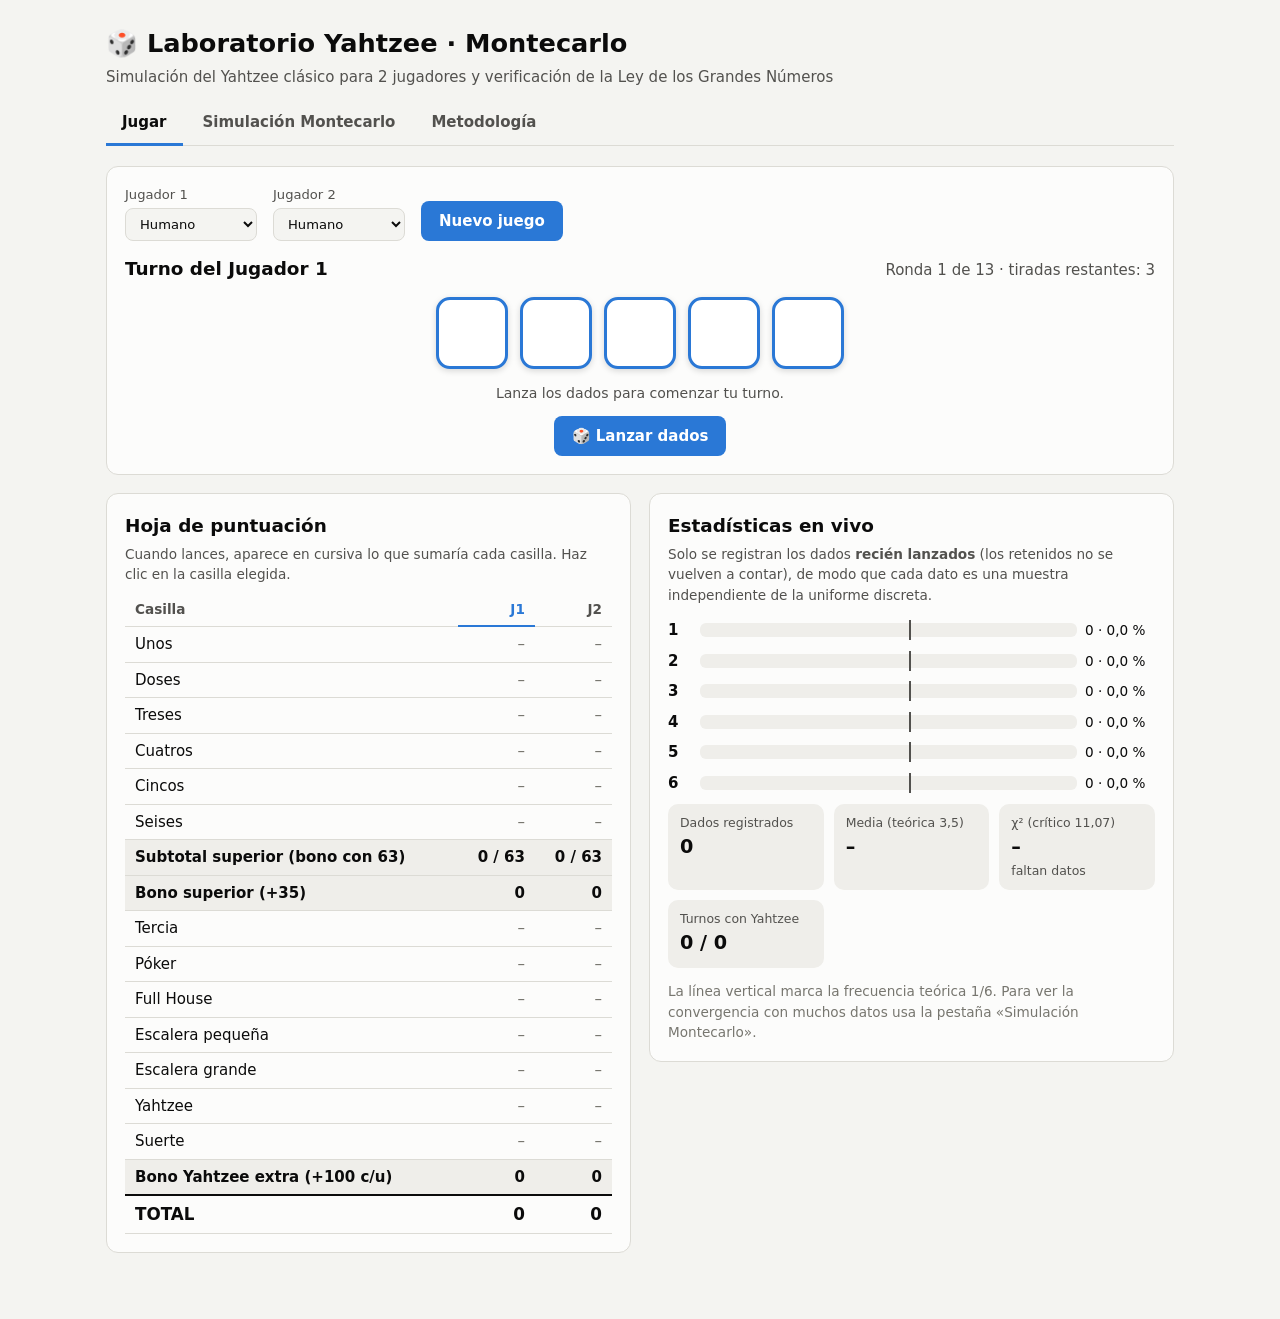
==== index.html @ f968cf2c "Laboratorio Yahtzee Montecarlo" ====
<!DOCTYPE html>
<html lang="es">
<head>
  <meta charset="UTF-8">
  <meta name="viewport" content="width=device-width, initial-scale=1.0">
  <title>Laboratorio Yahtzee Montecarlo</title>
  <link rel="stylesheet" href="css/styles.css">
</head>
<body>
<div class="wrap">
  <header class="top">
    <h1>🎲 Laboratorio Yahtzee · Montecarlo</h1>
    <p>Simulación del Yahtzee clásico para 2 jugadores y verificación de la Ley de los Grandes Números</p>
  </header>

  <nav class="tabs" role="tablist" aria-label="Secciones">
    <button role="tab" id="tab-play" aria-selected="true" aria-controls="panel-play">Jugar</button>
    <button role="tab" id="tab-mc" aria-selected="false" aria-controls="panel-mc">Simulación Montecarlo</button>
    <button role="tab" id="tab-method" aria-selected="false" aria-controls="panel-method">Metodología</button>
  </nav>

  <!-- ===================================================== JUGAR -->
  <section class="panel" id="panel-play" role="tabpanel" aria-labelledby="tab-play">
    <div class="card">
      <div class="controls">
        <label>Jugador 1
          <select id="p1type"><option value="human">Humano</option><option value="computer">Computadora</option></select>
        </label>
        <label>Jugador 2
          <select id="p2type"><option value="human">Humano</option><option value="computer">Computadora</option></select>
        </label>
        <button class="btn" id="newGame">Nuevo juego</button>
      </div>

      <div class="status">
        <div class="turn" id="turnText">Turno</div>
        <div class="meta" id="turnMeta"></div>
      </div>

      <div class="dice-row" id="diceRow" aria-label="Dados"></div>
      <p class="hint" id="hint"></p>
      <div class="actions">
        <button class="btn" id="rollBtn">🎲 Lanzar dados</button>
      </div>
    </div>

    <div class="grid-2">
      <div class="card">
        <h2>Hoja de puntuación</h2>
        <p class="lead small" style="margin-bottom:8px">Cuando lances, aparece en cursiva lo que sumaría cada casilla. Haz clic en la casilla elegida.</p>
        <table class="score" id="scoreTable"></table>
        <div class="notice" id="jokerNotice" hidden></div>
      </div>

      <div class="card">
        <h2>Estadísticas en vivo</h2>
        <p class="lead small">Solo se registran los dados <strong>recién lanzados</strong> (los retenidos no se vuelven a contar), de modo que cada dato es una muestra independiente de la uniforme discreta.</p>
        <div id="liveFreq"></div>
        <div class="kv" id="liveKv"></div>
        <p class="muted small" style="margin-bottom:0">La línea vertical marca la frecuencia teórica 1/6. Para ver la convergencia con muchos datos usa la pestaña «Simulación Montecarlo».</p>
      </div>
    </div>
  </section>

  <!-- ===================================================== MONTECARLO -->
  <section class="panel" id="panel-mc" role="tabpanel" aria-labelledby="tab-mc" hidden>
    <div class="card">
      <h2>Método de Montecarlo: de las frecuencias a las probabilidades</h2>
      <p class="lead">Cada experimento repite el azar muchas veces y compara lo observado con el valor teórico exacto. Con una <strong>semilla</strong> fija el resultado es reproducible; déjala vacía para obtener una corrida distinta cada vez.</p>
    </div>

    <!-- Experimento 1 -->
    <div class="card" id="exp1">
      <h2>Experimento 1 · Un dado: la media muestral converge a 3,5</h2>
      <p class="lead">Se lanzan N dados. La media acumulada debería acercarse a E[X] = 3,5 y la frecuencia de cada cara a 1/6. La banda sombreada es ±1,96·σ/√n (σ = 1,708): el 95 % de las corridas deben quedar dentro.</p>
      <div class="controls">
        <label>Lanzamientos (N)<input type="number" id="n1" value="100000" min="10" max="5000000" step="10000"></label>
        <label>Semilla (opcional)<input type="text" id="seed1" placeholder="aleatoria" size="10"></label>
        <button class="btn" id="run1">Ejecutar</button>
      </div>
      <div class="progress"><i id="prog1"></i></div>
      <div class="grid-2">
        <div>
          <div class="legend"><span><i style="background:var(--series-1)"></i>Media acumulada</span><span><i class="dash"></i>E[X] = 3,5</span><span><i style="background:var(--series-1);opacity:.3"></i>Banda teórica 95 %</span></div>
          <canvas class="chart" id="c1a" aria-label="Convergencia de la media del dado"></canvas>
        </div>
        <div>
          <div class="legend"><span><i style="background:var(--series-1)"></i>Frecuencia relativa observada</span><span><i class="dash"></i>1/6</span></div>
          <canvas class="chart" id="c1b" aria-label="Frecuencia relativa de cada cara"></canvas>
        </div>
      </div>
      <div class="result" id="r1" hidden></div>
    </div>

    <!-- Experimento 2 -->
    <div class="card" id="exp2">
      <h2>Experimento 2 · Combinaciones en una tirada de 5 dados</h2>
      <p class="lead">La probabilidad teórica se obtiene enumerando los 6⁵ = 7 776 resultados. La simulación estima la misma cantidad con frecuencias relativas.</p>
      <div class="controls">
        <label>Tiradas (N)<input type="number" id="n2" value="200000" min="100" max="5000000" step="10000"></label>
        <label>Semilla (opcional)<input type="text" id="seed2" placeholder="aleatoria" size="10"></label>
        <button class="btn" id="run2">Ejecutar</button>
      </div>
      <div class="progress"><i id="prog2"></i></div>
      <table class="data" id="t2"><thead><tr><th>Combinación</th><th>Teórica</th><th>Simulada</th><th>Error abs.</th><th>± IC 95 %</th><th>¿Dentro del IC?</th></tr></thead><tbody></tbody></table>
      <div class="controls">
        <label>Ver convergencia de
          <select id="sel2"></select>
        </label>
      </div>
      <div class="legend"><span><i style="background:var(--series-1)"></i>Frecuencia relativa acumulada</span><span><i class="dash"></i>Probabilidad teórica</span></div>
      <canvas class="chart" id="c2" aria-label="Convergencia de la frecuencia de la combinación"></canvas>
      <div class="result" id="r2" hidden></div>
    </div>

    <!-- Experimento 3 -->
    <div class="card" id="exp3">
      <h2>Experimento 3 · Yahtzee en un turno completo (3 tiradas)</h2>
      <p class="lead">Se simulan N turnos reteniendo siempre la cara más repetida. La probabilidad teórica se calcula exactamente por programación dinámica (≈ 4,6 %). Es un evento raro: se necesita un N grande para que la frecuencia se estabilice.</p>
      <div class="controls">
        <label>Turnos (N)<input type="number" id="n3" value="200000" min="100" max="3000000" step="10000"></label>
        <label>Semilla (opcional)<input type="text" id="seed3" placeholder="aleatoria" size="10"></label>
        <button class="btn" id="run3">Ejecutar</button>
      </div>
      <div class="progress"><i id="prog3"></i></div>
      <div class="legend"><span><i style="background:var(--series-1)"></i>Frecuencia relativa acumulada</span><span><i class="dash"></i>Probabilidad exacta</span><span><i style="background:var(--series-1);opacity:.3"></i>Banda teórica 95 %</span></div>
      <canvas class="chart" id="c3" aria-label="Convergencia de la probabilidad de Yahtzee en un turno"></canvas>
      <div class="result" id="r3" hidden></div>
    </div>

    <!-- Experimento 4 -->
    <div class="card" id="exp4">
      <h2>Experimento 4 · Partidas completas de 2 jugadores</h2>
      <p class="lead">Se simulan M partidas de 13 rondas entre dos computadoras, con las reglas completas (bono superior, Yahtzee extra, comodín). Como ambas deciden igual, la ventaja de empezar primero debe tender a cero y cada una a ganar ≈ la mitad de las partidas no empatadas.</p>
      <div class="controls">
        <label>Partidas (M)<input type="number" id="n4" value="5000" min="10" max="200000" step="1000"></label>
        <label>Semilla (opcional)<input type="text" id="seed4" placeholder="aleatoria" size="10"></label>
        <button class="btn" id="run4">Ejecutar</button>
      </div>
      <div class="progress"><i id="prog4"></i></div>
      <table class="data" id="t4"><thead><tr><th>Jugador</th><th>Puntaje medio</th><th>Desv. est.</th><th>± IC 95 %</th><th>Mín – Máx</th><th>Victorias</th><th>Yahtzees/partida</th></tr></thead><tbody></tbody></table>
      <div class="grid-2">
        <div>
          <div class="legend"><span><i style="background:var(--series-1)"></i>Distribución del puntaje del Jugador 1 (frecuencia relativa)</span></div>
          <canvas class="chart" id="c4a" aria-label="Histograma de puntajes del jugador 1"></canvas>
        </div>
        <div>
          <div class="legend"><span><i style="background:var(--series-1)"></i>Jugador 1</span><span><i style="background:var(--series-2)"></i>Jugador 2</span><span><i style="background:var(--series-1);opacity:.3"></i>Banda IC 95 % (J1)</span></div>
          <canvas class="chart" id="c4b" aria-label="Convergencia del puntaje medio"></canvas>
        </div>
      </div>
      <div class="result" id="r4" hidden></div>
    </div>
  </section>

  <!-- ===================================================== METODOLOGÍA -->
  <section class="panel" id="panel-method" role="tabpanel" aria-labelledby="tab-method" hidden>
    <div class="card">
      <h2>Modelo probabilístico</h2>
      <p>Cada dado es una variable aleatoria uniforme discreta, y los cinco dados y las tiradas sucesivas son independientes:</p>
      <div class="formula">P(X = k) = 1/6, k ∈ {1,…,6} &nbsp;·&nbsp; E[X] = 3,5 &nbsp;·&nbsp; Var(X) = 35/12 ≈ 2,917 &nbsp;·&nbsp; σ ≈ 1,708</div>
      <p>Se genera <code>U ~ U[0,1)</code> con un PRNG (<em>mulberry32</em> con semilla, o <code>Math.random()</code> en el juego interactivo) y se transforma con <code>⌊6·U⌋ + 1</code>.</p>
      <h3>Ley de los Grandes Números</h3>
      <div class="formula">X̄ₙ = (X₁ + … + Xₙ)/n → E[X] &nbsp; cuando n → ∞ &nbsp;&nbsp;|&nbsp;&nbsp; error típico ≈ σ/√n</div>
      <p>Lo mismo ocurre con las frecuencias relativas: <em>f<sub>n</sub>(A) → P(A)</em>. Los experimentos 1–3 lo muestran con la banda ±1,96·σ/√n; el experimento 4 lo aplica al puntaje de una partida completa, donde no hay fórmula cerrada y Montecarlo es la herramienta natural.</p>
    </div>
    <div class="grid-2">
      <div class="card">
        <h2>Reglas implementadas</h2>
        <table class="data">
          <thead><tr><th>Casilla</th><th>Puntos</th></tr></thead>
          <tbody>
            <tr><td>Unos … Seises</td><td>suma de los dados de esa cara</td></tr>
            <tr><td>Bono superior</td><td>+35 si la sección superior suma ≥ 63</td></tr>
            <tr><td>Tercia / Póker</td><td>suma de los 5 dados (≥3 / ≥4 iguales)</td></tr>
            <tr><td>Full House</td><td>25 (3 + 2)</td></tr>
            <tr><td>Escalera pequeña</td><td>30 (4 seguidos)</td></tr>
            <tr><td>Escalera grande</td><td>40 (5 seguidos)</td></tr>
            <tr><td>Yahtzee</td><td>50 (5 iguales)</td></tr>
            <tr><td>Suerte</td><td>suma de los 5 dados</td></tr>
            <tr><td>Yahtzee extra</td><td>+100 si la casilla Yahtzee tiene 50</td></tr>
          </tbody>
        </table>
        <p class="small muted">Comodín: con un Yahtzee extra se debe usar la casilla superior de ese número si está libre; si no, cualquier casilla inferior libre (Full House y escaleras puntúan completo); si no, una superior con 0.</p>
      </div>
      <div class="card">
        <h2>Jugador computadora</h2>
        <p>La computadora no juega al azar: conserva combinaciones ya hechas (Yahtzee, Full House, escalera), persigue una escalera si hay 4 caras seguidas y, si no, retiene la cara más repetida. Al anotar elige la casilla que maximiza <em>puntos − valor típico de la casilla</em>, sacrificando primero las casillas baratas. El azar solo está en los dados.</p>
        <h2 style="margin-top:18px">Estructura del código</h2>
        <ul class="small">
          <li><code>js/engine.js</code> – reglas, PRNG, estrategias, probabilidades exactas y estadística.</li>
          <li><code>js/app.js</code> – interfaz del juego y experimentos.</li>
          <li><code>js/charts.js</code> – gráficos en canvas.</li>
          <li><code>tests/engine.test.js</code> – pruebas del motor.</li>
        </ul>
      </div>
    </div>
  </section>
</div>

<div class="modal-bg" id="modalBg" hidden>
  <div class="modal" role="dialog" aria-modal="true" aria-labelledby="modalTitle">
    <h2 id="modalTitle">Juego terminado</h2>
    <div class="scores" id="modalScores"></div>
    <div class="actions">
      <button class="btn secondary" id="modalClose">Ver hoja</button>
      <button class="btn" id="modalNew">Nuevo juego</button>
    </div>
  </div>
</div>

<script src="js/engine.js"></script>
<script src="js/charts.js"></script>
<script src="js/app.js"></script>
</body>
</html>
---- css/styles.css ----
:root {
  color-scheme: light;
  --surface-0: #f4f4f1;
  --surface-1: #fcfcfb;
  --surface-2: #efeeea;
  --border: #dcdbd5;
  --grid: #e6e5df;
  --text-primary: #0b0b0b;
  --text-secondary: #52514e;
  --text-muted: #77766f;
  --series-1: #2a78d6;
  --series-2: #eb6834;
  --accent: #2a78d6;
  --accent-text: #ffffff;
  --locked: #eb6834;
  --good: #1a7f4b;
}
@media (prefers-color-scheme: dark) {
  :root:not([data-theme="light"]) {
    color-scheme: dark;
    --surface-0: #121211;
    --surface-1: #1a1a19;
    --surface-2: #242422;
    --border: #3a3a37;
    --grid: #2d2d2b;
    --text-primary: #f0efec;
    --text-secondary: #c3c2b7;
    --text-muted: #9a998f;
    --series-1: #3987e5;
    --series-2: #d95926;
    --accent: #3987e5;
    --locked: #d95926;
    --good: #4cc38a;
  }
}
:root[data-theme="dark"] {
  color-scheme: dark;
  --surface-0: #121211;
  --surface-1: #1a1a19;
  --surface-2: #242422;
  --border: #3a3a37;
  --grid: #2d2d2b;
  --text-primary: #f0efec;
  --text-secondary: #c3c2b7;
  --text-muted: #9a998f;
  --series-1: #3987e5;
  --series-2: #d95926;
  --accent: #3987e5;
  --locked: #d95926;
  --good: #4cc38a;
}

* { box-sizing: border-box; }
body {
  margin: 0;
  background: var(--surface-0);
  color: var(--text-primary);
  font: 15px/1.5 system-ui, -apple-system, "Segoe UI", Roboto, sans-serif;
}
.wrap { max-width: 1100px; margin: 0 auto; padding: 0 16px 48px; }
header.top { padding: 24px 0 12px; display: flex; flex-wrap: wrap; align-items: baseline; gap: 4px 16px; justify-content: space-between; }
header.top h1 { margin: 0; font-size: 1.6rem; }
header.top p { margin: 0; color: var(--text-secondary); }

nav.tabs { display: flex; gap: 4px; border-bottom: 1px solid var(--border); margin-bottom: 20px; flex-wrap: wrap; }
nav.tabs button {
  background: none; border: none; color: var(--text-secondary); font: inherit; font-weight: 600;
  padding: 10px 16px; cursor: pointer; border-bottom: 3px solid transparent; margin-bottom: -1px;
}
nav.tabs button[aria-selected="true"] { color: var(--text-primary); border-bottom-color: var(--accent); }
nav.tabs button:hover { color: var(--text-primary); }
nav.tabs button:focus-visible, button:focus-visible, select:focus-visible, input:focus-visible, .die:focus-visible, td.pick:focus-visible {
  outline: 2px solid var(--accent); outline-offset: 2px;
}
section.panel[hidden] { display: none; }

.card { background: var(--surface-1); border: 1px solid var(--border); border-radius: 12px; padding: 18px; margin-bottom: 18px; }
.card h2 { margin: 0 0 4px; font-size: 1.15rem; }
.card h3 { margin: 16px 0 6px; font-size: 1rem; }
.card p.lead { margin: 0 0 14px; color: var(--text-secondary); }
.grid-2 { display: grid; grid-template-columns: 1fr 1fr; gap: 18px; align-items: start; }
@media (max-width: 860px) { .grid-2 { grid-template-columns: 1fr; } }

button.btn, .btn {
  background: var(--accent); color: var(--accent-text); border: none; border-radius: 8px;
  font: inherit; font-weight: 600; padding: 9px 18px; cursor: pointer;
}
button.btn:hover:not(:disabled) { filter: brightness(1.08); }
button.btn:disabled { opacity: 0.45; cursor: not-allowed; }
button.btn.secondary { background: var(--surface-2); color: var(--text-primary); border: 1px solid var(--border); }

.controls { display: flex; flex-wrap: wrap; gap: 10px 16px; align-items: end; margin-bottom: 14px; }
.controls label { display: flex; flex-direction: column; font-size: 0.82rem; color: var(--text-secondary); gap: 3px; }
.controls select, .controls input {
  font: inherit; padding: 7px 10px; border-radius: 8px; border: 1px solid var(--border);
  background: var(--surface-0); color: var(--text-primary); min-width: 110px;
}

/* ---- Juego ---- */
.status { display: flex; flex-wrap: wrap; justify-content: space-between; gap: 8px; align-items: baseline; margin-bottom: 12px; }
.status .turn { font-size: 1.15rem; font-weight: 700; }
.status .meta { color: var(--text-secondary); }
.dice-row { display: flex; gap: 12px; justify-content: center; flex-wrap: wrap; margin: 14px 0; }
.die {
  width: 72px; height: 72px; border-radius: 14px; background: #fff; border: 3px solid var(--series-1);
  display: grid; grid-template: repeat(3, 1fr) / repeat(3, 1fr); padding: 9px; cursor: pointer; position: relative;
  transition: transform 0.15s; box-shadow: 0 2px 6px rgba(0,0,0,.15); padding-block: 9px;
}
.die:hover:not(:disabled) { transform: translateY(-3px); }
.die:disabled { cursor: default; }
.die.locked { border-color: var(--locked); background: #fff3ec; }
.die .pip { width: 11px; height: 11px; border-radius: 50%; background: #1b1b1b; place-self: center; }
.die.locked .pip { background: #a53b0e; }
.die .tag {
  position: absolute; bottom: -9px; left: 50%; transform: translateX(-50%); font-size: 0.65rem; font-weight: 700;
  background: var(--locked); color: #fff; border-radius: 6px; padding: 0 6px; letter-spacing: .03em;
}
.die.rolling { animation: tumble 0.4s ease; }
@keyframes tumble { 0% { transform: rotate(0); } 50% { transform: rotate(180deg) scale(.9); } 100% { transform: rotate(360deg); } }
@media (prefers-reduced-motion: reduce) { .die.rolling { animation: none; } }
.hint { text-align: center; color: var(--text-secondary); font-size: 0.88rem; min-height: 1.4em; margin: 6px 0 0; }
.actions { display: flex; justify-content: center; gap: 10px; margin-top: 12px; }

table.score { width: 100%; border-collapse: collapse; font-variant-numeric: tabular-nums; }
table.score th, table.score td { padding: 6px 10px; border-bottom: 1px solid var(--border); text-align: right; }
table.score th:first-child, table.score td:first-child { text-align: left; }
table.score thead th { font-size: 0.85rem; color: var(--text-secondary); }
table.score th.active { color: var(--accent); border-bottom: 2px solid var(--accent); }
table.score tr.sub td { background: var(--surface-2); font-weight: 600; }
table.score tr.total td { font-weight: 800; font-size: 1.05rem; border-top: 2px solid var(--text-primary); }
table.score td.pick { cursor: pointer; }
table.score td.pick .pot { color: var(--accent); font-style: italic; font-weight: 600; }
table.score td.pick:hover { background: color-mix(in srgb, var(--accent) 14%, transparent); }
table.score td.blocked .pot { color: var(--text-muted); }
table.score td.filled { font-weight: 700; }
.notice { margin: 10px 0 0; padding: 8px 12px; border-radius: 8px; background: var(--surface-2); color: var(--text-secondary); font-size: 0.88rem; }

.freq { display: grid; grid-template-columns: 24px 1fr 70px; gap: 6px 8px; align-items: center; margin: 8px 0; }
.freq .bar { background: var(--surface-2); border-radius: 6px; height: 14px; position: relative; overflow: visible; }
.freq .bar i { display: block; height: 100%; background: var(--series-1); border-radius: 0 6px 6px 0; }
.freq .bar b { position: absolute; top: -3px; bottom: -3px; width: 2px; background: var(--text-secondary); }
.kv { display: grid; grid-template-columns: repeat(auto-fit, minmax(150px, 1fr)); gap: 10px; margin-top: 10px; }
.kv div { background: var(--surface-2); border-radius: 10px; padding: 10px 12px; }
.kv span { display: block; font-size: 0.78rem; color: var(--text-secondary); }
.kv strong { font-size: 1.2rem; font-variant-numeric: tabular-nums; }

/* ---- Montecarlo ---- */
canvas.chart { width: 100%; height: 280px; display: block; margin: 8px 0; }
.legend { display: flex; flex-wrap: wrap; gap: 6px 18px; font-size: 0.85rem; color: var(--text-secondary); margin: 2px 0 6px; }
.legend i { display: inline-block; width: 18px; height: 3px; border-radius: 2px; vertical-align: middle; margin-right: 6px; }
.legend i.dash { background: repeating-linear-gradient(90deg, var(--text-secondary) 0 6px, transparent 6px 10px); }
table.data { width: 100%; border-collapse: collapse; font-variant-numeric: tabular-nums; font-size: 0.92rem; margin: 8px 0; }
table.data th, table.data td { padding: 6px 10px; border-bottom: 1px solid var(--border); text-align: right; }
table.data th:first-child, table.data td:first-child { text-align: left; }
table.data thead th { color: var(--text-secondary); font-weight: 600; }
.result { margin-top: 10px; padding: 10px 14px; border-left: 4px solid var(--accent); background: var(--surface-2); border-radius: 6px; color: var(--text-secondary); }
.result strong { color: var(--text-primary); }
.progress { height: 6px; border-radius: 3px; background: var(--surface-2); overflow: hidden; margin: 8px 0; }
.progress i { display: block; height: 100%; width: 0; background: var(--accent); transition: width .1s; }
.muted { color: var(--text-muted); }
.small { font-size: 0.85rem; }
.formula { font-family: "Cambria Math", Cambria, Georgia, serif; font-size: 1.05rem; background: var(--surface-2); padding: 8px 12px; border-radius: 8px; margin: 8px 0; overflow-x: auto; }
.card ul, .card ol { padding-left: 20px; }

.modal-bg { position: fixed; inset: 0; background: rgba(0,0,0,.6); display: flex; align-items: center; justify-content: center; z-index: 10; padding: 16px; }
.modal-bg[hidden] { display: none; }
.modal { background: var(--surface-1); border-radius: 16px; padding: 28px; max-width: 420px; width: 100%; text-align: center; }
.modal h2 { margin: 0 0 8px; }
.modal .scores { margin: 14px 0; font-size: 1.1rem; }
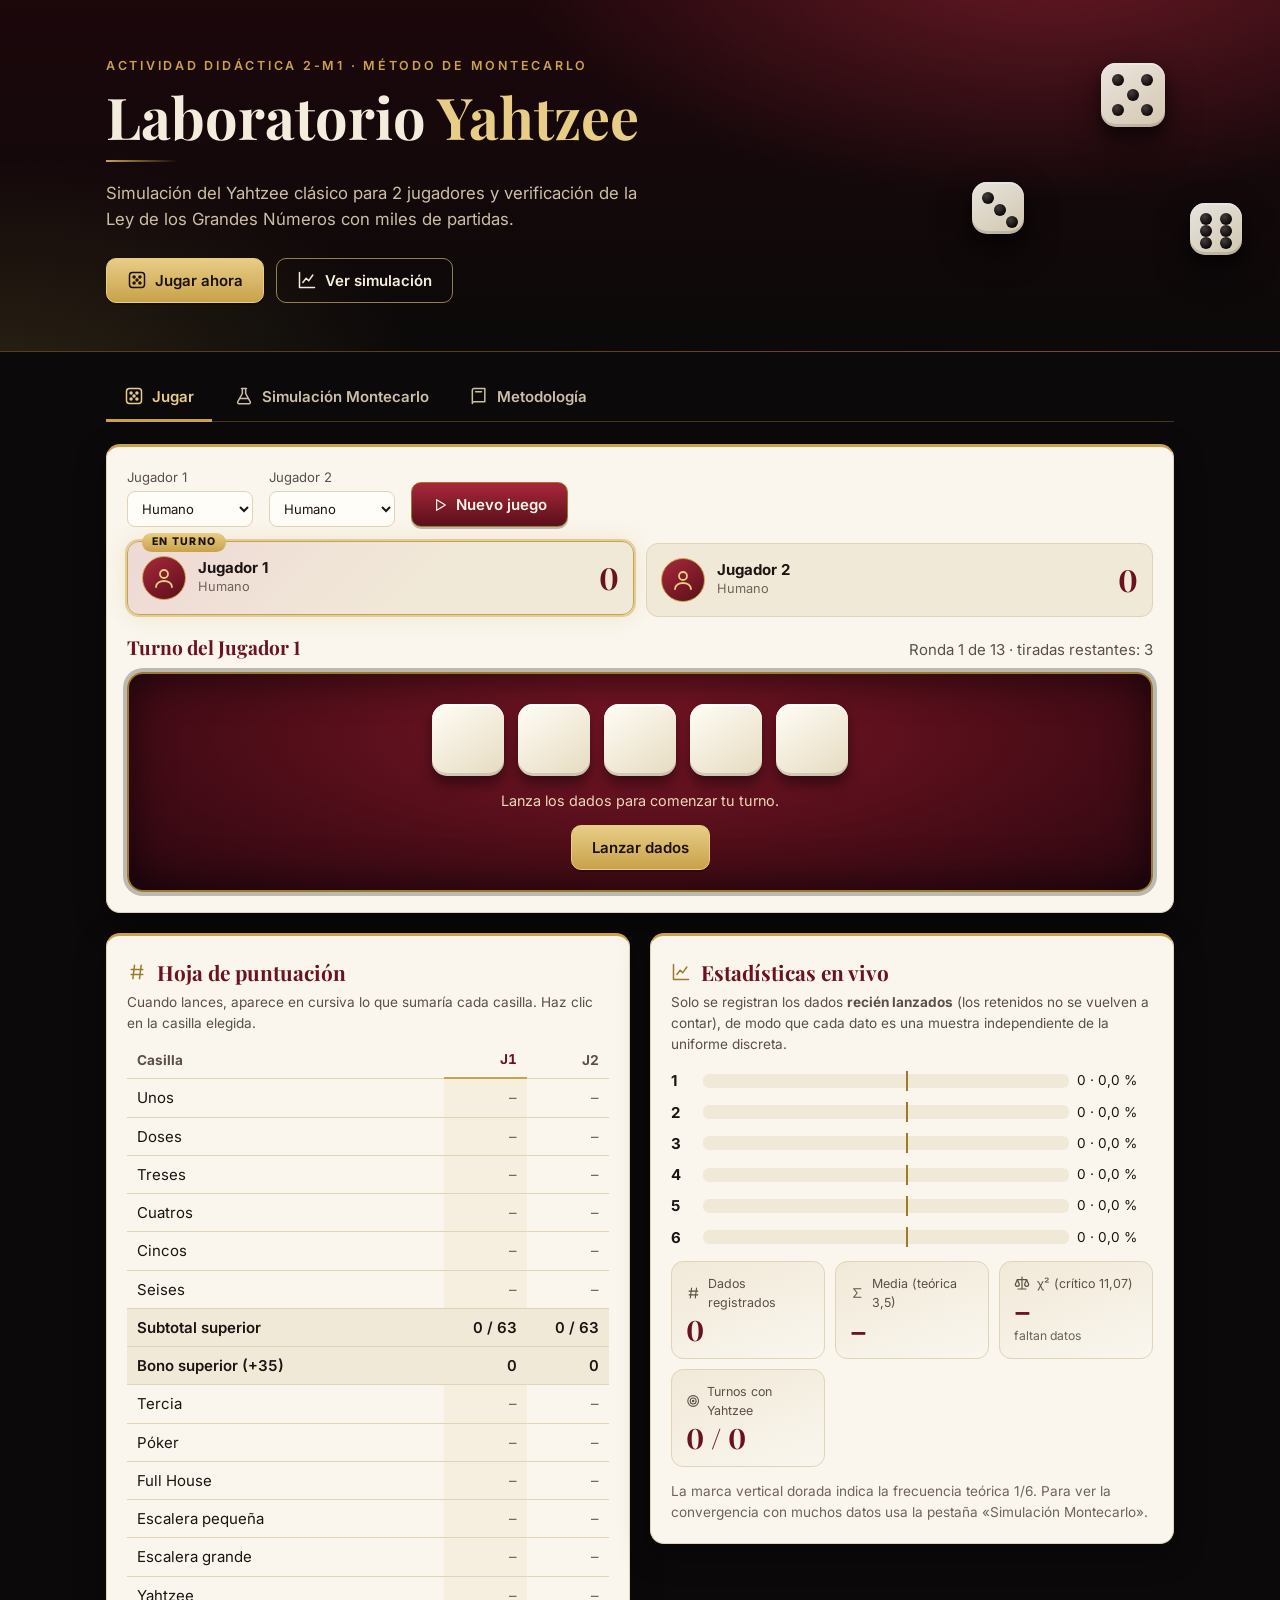
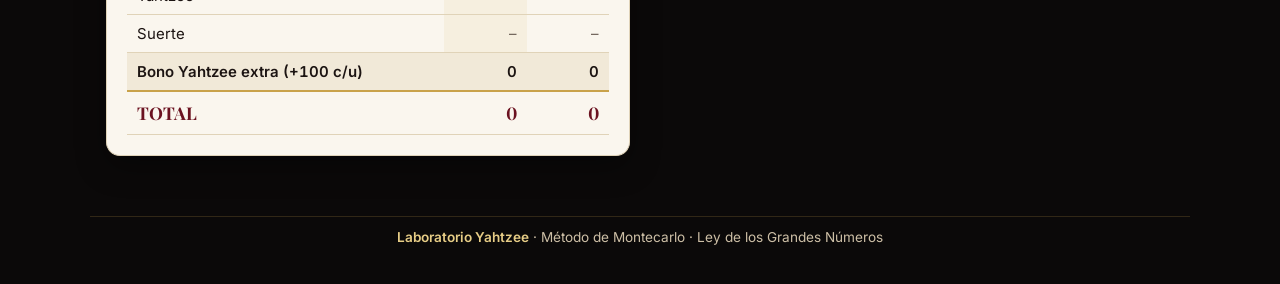
==== commit 41dffbab: "Rediseño visual en rojo, negro y dorado; comentarios en el código Interfaz: - Nueva portada con títu" ====
--- a/index.html
+++ b/index.html
@@ -4,23 +4,44 @@
   <meta charset="UTF-8">
   <meta name="viewport" content="width=device-width, initial-scale=1.0">
   <title>Laboratorio Yahtzee Montecarlo</title>
+  <!-- Fuentes de Google (Playfair Display para títulos, Inter para el texto).
+       Si no hay internet, el navegador usa Georgia y la fuente del sistema, y se ve bien igual. -->
+  <link rel="preconnect" href="https://fonts.googleapis.com">
+  <link rel="preconnect" href="https://fonts.gstatic.com" crossorigin>
+  <link href="https://fonts.googleapis.com/css2?family=Inter:wght@400;500;600;700&family=Playfair+Display:wght@600;700&display=swap" rel="stylesheet">
   <link rel="stylesheet" href="css/styles.css">
 </head>
 <body>
+
+<!-- ===================================================== PORTADA -->
+<header class="hero">
+  <!-- Dados decorativos flotantes (los dibuja app.js) -->
+  <div class="hero-dice" id="heroDice" aria-hidden="true"></div>
+  <div class="hero-inner">
+    <p class="eyebrow">Actividad didáctica 2-M1 · Método de Montecarlo</p>
+    <h1>Laboratorio <em>Yahtzee</em></h1>
+    <hr class="rule">
+    <p class="sub">Simulación del Yahtzee clásico para 2 jugadores y verificación de la Ley de los Grandes Números con miles de partidas.</p>
+    <div class="hero-actions">
+      <button class="btn gold" id="heroPlay"><span class="ico" data-icon="dice"></span> Jugar ahora</button>
+      <button class="btn secondary" id="heroSim"><span class="ico" data-icon="chart"></span> Ver simulación</button>
+    </div>
+  </div>
+</header>
+
+<!-- Todo el contenido va dentro de .wrap para que quede centrado y con ancho máximo -->
 <div class="wrap">
-  <header class="top">
-    <h1>🎲 Laboratorio Yahtzee · Montecarlo</h1>
-    <p>Simulación del Yahtzee clásico para 2 jugadores y verificación de la Ley de los Grandes Números</p>
-  </header>
-
+
+  <!-- Pestañas: app.js muestra solo el panel de la pestaña elegida -->
   <nav class="tabs" role="tablist" aria-label="Secciones">
-    <button role="tab" id="tab-play" aria-selected="true" aria-controls="panel-play">Jugar</button>
-    <button role="tab" id="tab-mc" aria-selected="false" aria-controls="panel-mc">Simulación Montecarlo</button>
-    <button role="tab" id="tab-method" aria-selected="false" aria-controls="panel-method">Metodología</button>
+    <button role="tab" id="tab-play" aria-selected="true" aria-controls="panel-play"><span class="ico" data-icon="dice"></span> Jugar</button>
+    <button role="tab" id="tab-mc" aria-selected="false" aria-controls="panel-mc"><span class="ico" data-icon="flask"></span> Simulación Montecarlo</button>
+    <button role="tab" id="tab-method" aria-selected="false" aria-controls="panel-method"><span class="ico" data-icon="book"></span> Metodología</button>
   </nav>
 
   <!-- ===================================================== JUGAR -->
   <section class="panel" id="panel-play" role="tabpanel" aria-labelledby="tab-play">
+    <!-- Tarjeta superior: selección de jugadores, marcadores, turno y mesa con los dados -->
     <div class="card">
       <div class="controls">
         <label>Jugador 1
@@ -29,35 +50,45 @@
         <label>Jugador 2
           <select id="p2type"><option value="human">Humano</option><option value="computer">Computadora</option></select>
         </label>
-        <button class="btn" id="newGame">Nuevo juego</button>
-      </div>
+        <button class="btn" id="newGame"><span class="ico" data-icon="play" data-size="16"></span> Nuevo juego</button>
+      </div>
+
+      <!-- Marcadores de los dos jugadores; el que está en turno se resalta (app.js: renderPlayers) -->
+      <div class="players" id="players"></div>
 
       <div class="status">
         <div class="turn" id="turnText">Turno</div>
         <div class="meta" id="turnMeta"></div>
       </div>
 
-      <div class="dice-row" id="diceRow" aria-label="Dados"></div>
-      <p class="hint" id="hint"></p>
-      <div class="actions">
-        <button class="btn" id="rollBtn">🎲 Lanzar dados</button>
-      </div>
-    </div>
-
+      <!-- La "mesa" de fieltro donde caen los dados -->
+      <div class="felt">
+        <!-- Los dados y el mensaje de ayuda los dibuja app.js (renderGame) -->
+        <div class="dice-row" id="diceRow" aria-label="Dados"></div>
+        <p class="hint" id="hint"></p>
+        <div class="actions">
+          <button class="btn gold" id="rollBtn">Lanzar dados</button>
+        </div>
+      </div>
+    </div>
+
+    <!-- Debajo: hoja de puntuación (izquierda) y estadísticas en vivo (derecha) -->
     <div class="grid-2">
       <div class="card">
-        <h2>Hoja de puntuación</h2>
+        <h2><span class="ico" data-icon="hash"></span> Hoja de puntuación</h2>
         <p class="lead small" style="margin-bottom:8px">Cuando lances, aparece en cursiva lo que sumaría cada casilla. Haz clic en la casilla elegida.</p>
+        <!-- La tabla se llena desde app.js (renderScoreTable) -->
         <table class="score" id="scoreTable"></table>
+        <!-- Aviso de la regla del comodín (solo aparece cuando sale un Yahtzee extra) -->
         <div class="notice" id="jokerNotice" hidden></div>
       </div>
 
       <div class="card">
-        <h2>Estadísticas en vivo</h2>
+        <h2><span class="ico" data-icon="chart"></span> Estadísticas en vivo</h2>
         <p class="lead small">Solo se registran los dados <strong>recién lanzados</strong> (los retenidos no se vuelven a contar), de modo que cada dato es una muestra independiente de la uniforme discreta.</p>
         <div id="liveFreq"></div>
-        <div class="kv" id="liveKv"></div>
-        <p class="muted small" style="margin-bottom:0">La línea vertical marca la frecuencia teórica 1/6. Para ver la convergencia con muchos datos usa la pestaña «Simulación Montecarlo».</p>
+        <div class="tiles" id="liveKv"></div>
+        <p class="muted small" style="margin-bottom:0">La marca vertical dorada indica la frecuencia teórica 1/6. Para ver la convergencia con muchos datos usa la pestaña «Simulación Montecarlo».</p>
       </div>
     </div>
   </section>
@@ -65,23 +96,25 @@
   <!-- ===================================================== MONTECARLO -->
   <section class="panel" id="panel-mc" role="tabpanel" aria-labelledby="tab-mc" hidden>
     <div class="card">
-      <h2>Método de Montecarlo: de las frecuencias a las probabilidades</h2>
-      <p class="lead">Cada experimento repite el azar muchas veces y compara lo observado con el valor teórico exacto. Con una <strong>semilla</strong> fija el resultado es reproducible; déjala vacía para obtener una corrida distinta cada vez.</p>
+      <h2><span class="ico" data-icon="flask"></span> Método de Montecarlo: de las frecuencias a las probabilidades</h2>
+      <p class="lead" style="margin-bottom:0">Cada experimento repite el azar muchas veces y compara lo observado con el valor teórico exacto. Con una <strong>semilla</strong> fija el resultado es reproducible; déjala vacía para obtener una corrida distinta cada vez. Pasa el mouse sobre los gráficos para ver los valores exactos.</p>
     </div>
 
     <!-- Experimento 1 -->
     <div class="card" id="exp1">
-      <h2>Experimento 1 · Un dado: la media muestral converge a 3,5</h2>
+      <h2><span class="ico" data-icon="dice"></span> Experimento 1 · Un dado: la media muestral converge a 3,5</h2>
       <p class="lead">Se lanzan N dados. La media acumulada debería acercarse a E[X] = 3,5 y la frecuencia de cada cara a 1/6. La banda sombreada es ±1,96·σ/√n (σ = 1,708): el 95 % de las corridas deben quedar dentro.</p>
       <div class="controls">
         <label>Lanzamientos (N)<input type="number" id="n1" value="100000" min="10" max="5000000" step="10000"></label>
         <label>Semilla (opcional)<input type="text" id="seed1" placeholder="aleatoria" size="10"></label>
         <button class="btn" id="run1">Ejecutar</button>
       </div>
+      <!-- Barra de progreso de la simulación -->
       <div class="progress"><i id="prog1"></i></div>
       <div class="grid-2">
         <div>
           <div class="legend"><span><i style="background:var(--series-1)"></i>Media acumulada</span><span><i class="dash"></i>E[X] = 3,5</span><span><i style="background:var(--series-1);opacity:.3"></i>Banda teórica 95 %</span></div>
+          <!-- Los gráficos se dibujan en canvas con charts.js -->
           <canvas class="chart" id="c1a" aria-label="Convergencia de la media del dado"></canvas>
         </div>
         <div>
@@ -94,7 +127,7 @@
 
     <!-- Experimento 2 -->
     <div class="card" id="exp2">
-      <h2>Experimento 2 · Combinaciones en una tirada de 5 dados</h2>
+      <h2><span class="ico" data-icon="percent"></span> Experimento 2 · Combinaciones en una tirada de 5 dados</h2>
       <p class="lead">La probabilidad teórica se obtiene enumerando los 6⁵ = 7 776 resultados. La simulación estima la misma cantidad con frecuencias relativas.</p>
       <div class="controls">
         <label>Tiradas (N)<input type="number" id="n2" value="200000" min="100" max="5000000" step="10000"></label>
@@ -102,6 +135,7 @@
         <button class="btn" id="run2">Ejecutar</button>
       </div>
       <div class="progress"><i id="prog2"></i></div>
+      <!-- tabla comparativa teórica vs simulada; app.js llena el tbody -->
       <table class="data" id="t2"><thead><tr><th>Combinación</th><th>Teórica</th><th>Simulada</th><th>Error abs.</th><th>± IC 95 %</th><th>¿Dentro del IC?</th></tr></thead><tbody></tbody></table>
       <div class="controls">
         <label>Ver convergencia de
@@ -115,7 +149,7 @@
 
     <!-- Experimento 3 -->
     <div class="card" id="exp3">
-      <h2>Experimento 3 · Yahtzee en un turno completo (3 tiradas)</h2>
+      <h2><span class="ico" data-icon="target"></span> Experimento 3 · Yahtzee en un turno completo (3 tiradas)</h2>
       <p class="lead">Se simulan N turnos reteniendo siempre la cara más repetida. La probabilidad teórica se calcula exactamente por programación dinámica (≈ 4,6 %). Es un evento raro: se necesita un N grande para que la frecuencia se estabilice.</p>
       <div class="controls">
         <label>Turnos (N)<input type="number" id="n3" value="200000" min="100" max="3000000" step="10000"></label>
@@ -130,7 +164,7 @@
 
     <!-- Experimento 4 -->
     <div class="card" id="exp4">
-      <h2>Experimento 4 · Partidas completas de 2 jugadores</h2>
+      <h2><span class="ico" data-icon="trophy"></span> Experimento 4 · Partidas completas de 2 jugadores</h2>
       <p class="lead">Se simulan M partidas de 13 rondas entre dos computadoras, con las reglas completas (bono superior, Yahtzee extra, comodín). Como ambas deciden igual, la ventaja de empezar primero debe tender a cero y cada una a ganar ≈ la mitad de las partidas no empatadas.</p>
       <div class="controls">
         <label>Partidas (M)<input type="number" id="n4" value="5000" min="10" max="200000" step="1000"></label>
@@ -156,7 +190,7 @@
   <!-- ===================================================== METODOLOGÍA -->
   <section class="panel" id="panel-method" role="tabpanel" aria-labelledby="tab-method" hidden>
     <div class="card">
-      <h2>Modelo probabilístico</h2>
+      <h2><span class="ico" data-icon="sigma"></span> Modelo probabilístico</h2>
       <p>Cada dado es una variable aleatoria uniforme discreta, y los cinco dados y las tiradas sucesivas son independientes:</p>
       <div class="formula">P(X = k) = 1/6, k ∈ {1,…,6} &nbsp;·&nbsp; E[X] = 3,5 &nbsp;·&nbsp; Var(X) = 35/12 ≈ 2,917 &nbsp;·&nbsp; σ ≈ 1,708</div>
       <p>Se genera <code>U ~ U[0,1)</code> con un PRNG (<em>mulberry32</em> con semilla, o <code>Math.random()</code> en el juego interactivo) y se transforma con <code>⌊6·U⌋ + 1</code>.</p>
@@ -166,7 +200,7 @@
     </div>
     <div class="grid-2">
       <div class="card">
-        <h2>Reglas implementadas</h2>
+        <h2><span class="ico" data-icon="check"></span> Reglas implementadas</h2>
         <table class="data">
           <thead><tr><th>Casilla</th><th>Puntos</th></tr></thead>
           <tbody>
@@ -184,13 +218,13 @@
         <p class="small muted">Comodín: con un Yahtzee extra se debe usar la casilla superior de ese número si está libre; si no, cualquier casilla inferior libre (Full House y escaleras puntúan completo); si no, una superior con 0.</p>
       </div>
       <div class="card">
-        <h2>Jugador computadora</h2>
+        <h2><span class="ico" data-icon="bot"></span> Jugador computadora</h2>
         <p>La computadora no juega al azar: conserva combinaciones ya hechas (Yahtzee, Full House, escalera), persigue una escalera si hay 4 caras seguidas y, si no, retiene la cara más repetida. Al anotar elige la casilla que maximiza <em>puntos − valor típico de la casilla</em>, sacrificando primero las casillas baratas. El azar solo está en los dados.</p>
-        <h2 style="margin-top:18px">Estructura del código</h2>
+        <h2 style="margin-top:18px"><span class="ico" data-icon="book"></span> Estructura del código</h2>
         <ul class="small">
-          <li><code>js/engine.js</code> – reglas, PRNG, estrategias, probabilidades exactas y estadística.</li>
+          <li><code>js/engine.js</code> – reglas, PRNG, jugador computadora, probabilidades exactas y estadística.</li>
           <li><code>js/app.js</code> – interfaz del juego y experimentos.</li>
-          <li><code>js/charts.js</code> – gráficos en canvas.</li>
+          <li><code>js/charts.js</code>, <code>js/icons.js</code>, <code>js/fx.js</code> – gráficos, iconos y efectos visuales.</li>
           <li><code>tests/engine.test.js</code> – pruebas del motor.</li>
         </ul>
       </div>
@@ -198,8 +232,14 @@
   </section>
 </div>
 
+<footer class="foot">
+  <b>Laboratorio Yahtzee</b> · Método de Montecarlo · Ley de los Grandes Números
+</footer>
+
+<!-- Ventana final de la partida -->
 <div class="modal-bg" id="modalBg" hidden>
   <div class="modal" role="dialog" aria-modal="true" aria-labelledby="modalTitle">
+    <div class="trophy" data-icon="trophy" data-size="48"></div>
     <h2 id="modalTitle">Juego terminado</h2>
     <div class="scores" id="modalScores"></div>
     <div class="actions">
@@ -209,7 +249,10 @@
   </div>
 </div>
 
+<!-- Orden importante: los módulos primero porque app.js los usa -->
 <script src="js/engine.js"></script>
+<script src="js/icons.js"></script>
+<script src="js/fx.js"></script>
 <script src="js/charts.js"></script>
 <script src="js/app.js"></script>
 </body>
--- a/css/styles.css
+++ b/css/styles.css
@@ -1,169 +1,368 @@
+/* =====================================================================
+   styles.css - Estilos de la aplicación.
+
+   Paleta: negro, rojo profundo (granate) y dorado, con marfil para las tarjetas.
+   Los colores están definidos como variables (--nombre) en :root para poder
+   cambiarlos en un solo lugar. Las tarjetas tienen modo claro (marfil) y modo
+   oscuro (carbón); la página y la portada son oscuras en ambos casos.
+   ===================================================================== */
+
+/* ---- Colores fijos de la marca (no cambian con el tema) ---- */
+:root {
+  --black: #0b0909;
+  --black-2: #170a0d;
+  --crimson: #8c1c2b;
+  --crimson-2: #a8283a;
+  --crimson-dark: #5a0f1b;
+  --gold: #c9a24a;
+  --gold-light: #e7cd86;
+  --gold-dark: #9c7a2b;
+  --ivory: #f4ecdc;        /* texto sobre fondos oscuros */
+  --ivory-dim: #cdbfa6;
+
+  --font-body: Inter, system-ui, -apple-system, "Segoe UI", Roboto, sans-serif;
+  --font-head: "Playfair Display", Georgia, "Times New Roman", serif;
+}
+
+/* ---- Colores de las tarjetas: modo claro (por defecto) ---- */
 :root {
   color-scheme: light;
-  --surface-0: #f4f4f1;
-  --surface-1: #fcfcfb;
-  --surface-2: #efeeea;
-  --border: #dcdbd5;
-  --grid: #e6e5df;
-  --text-primary: #0b0b0b;
-  --text-secondary: #52514e;
-  --text-muted: #77766f;
-  --series-1: #2a78d6;
-  --series-2: #eb6834;
-  --accent: #2a78d6;
-  --accent-text: #ffffff;
-  --locked: #eb6834;
-  --good: #1a7f4b;
-}
+  --surface-0: #fffdf8;   /* cajas de texto dentro de las tarjetas */
+  --surface-1: #faf6ee;   /* fondo de las tarjetas (marfil) */
+  --surface-2: #f1e9d8;   /* filas resaltadas y cajitas */
+  --border: #e0d3b8;
+  --grid: #e9dfc8;        /* cuadrícula de los gráficos */
+  --text-primary: #1c1412;
+  --text-secondary: #5b4f47;
+  --text-muted: #6f6359;
+  --heading: #6b1220;     /* títulos dentro de las tarjetas */
+  --series-1: #9e1b2d;    /* rojo: serie principal de los gráficos */
+  --series-2: #a67c14;    /* dorado oscuro: segunda serie */
+  --accent: #8c1c2b;      /* botones y elementos activos */
+  --accent-text: #fff8e8;
+  --pot: #8c1c2b;         /* color del puntaje potencial (cursiva) en la hoja */
+  --card-shadow: 0 10px 30px rgba(0, 0, 0, .35);
+}
+
+/* ---- Modo oscuro: se activa si el sistema operativo está en oscuro ---- */
 @media (prefers-color-scheme: dark) {
   :root:not([data-theme="light"]) {
     color-scheme: dark;
-    --surface-0: #121211;
-    --surface-1: #1a1a19;
-    --surface-2: #242422;
-    --border: #3a3a37;
-    --grid: #2d2d2b;
-    --text-primary: #f0efec;
-    --text-secondary: #c3c2b7;
-    --text-muted: #9a998f;
-    --series-1: #3987e5;
-    --series-2: #d95926;
-    --accent: #3987e5;
-    --locked: #d95926;
-    --good: #4cc38a;
+    --surface-0: #140f0e;
+    --surface-1: #1d1716;
+    --surface-2: #271f1d;
+    --border: #3b2f2b;
+    --grid: #2f2522;
+    --text-primary: #f4ecdc;
+    --text-secondary: #cdbfa6;
+    --text-muted: #a3957f;
+    --heading: #e7cd86;
+    --series-1: #d4414f;
+    --series-2: #b08718;
+    --accent: #a8283a;
+    --pot: #e7cd86;
+    --card-shadow: 0 10px 30px rgba(0, 0, 0, .55);
   }
 }
+/* Lo mismo pero forzado con data-theme="dark" (por si se quiere un botón para cambiar el tema) */
 :root[data-theme="dark"] {
   color-scheme: dark;
-  --surface-0: #121211;
-  --surface-1: #1a1a19;
-  --surface-2: #242422;
-  --border: #3a3a37;
-  --grid: #2d2d2b;
-  --text-primary: #f0efec;
-  --text-secondary: #c3c2b7;
-  --text-muted: #9a998f;
-  --series-1: #3987e5;
-  --series-2: #d95926;
-  --accent: #3987e5;
-  --locked: #d95926;
-  --good: #4cc38a;
-}
-
-* { box-sizing: border-box; }
+  --surface-0: #140f0e;
+  --surface-1: #1d1716;
+  --surface-2: #271f1d;
+  --border: #3b2f2b;
+  --grid: #2f2522;
+  --text-primary: #f4ecdc;
+  --text-secondary: #cdbfa6;
+  --text-muted: #a3957f;
+  --heading: #e7cd86;
+  --series-1: #d4414f;
+  --series-2: #b08718;
+  --accent: #a8283a;
+  --pot: #e7cd86;
+  --card-shadow: 0 10px 30px rgba(0, 0, 0, .55);
+}
+
+/* ---- Base ---- */
+* { box-sizing: border-box; }   /* el padding y el borde cuentan dentro del ancho de cada elemento */
 body {
   margin: 0;
-  background: var(--surface-0);
-  color: var(--text-primary);
-  font: 15px/1.5 system-ui, -apple-system, "Segoe UI", Roboto, sans-serif;
-}
-.wrap { max-width: 1100px; margin: 0 auto; padding: 0 16px 48px; }
-header.top { padding: 24px 0 12px; display: flex; flex-wrap: wrap; align-items: baseline; gap: 4px 16px; justify-content: space-between; }
-header.top h1 { margin: 0; font-size: 1.6rem; }
-header.top p { margin: 0; color: var(--text-secondary); }
-
-nav.tabs { display: flex; gap: 4px; border-bottom: 1px solid var(--border); margin-bottom: 20px; flex-wrap: wrap; }
+  background: var(--black);
+  color: var(--ivory);
+  font: 15px/1.55 var(--font-body);
+}
+.wrap { max-width: 1100px; margin: 0 auto; padding: 0 16px 40px; }   /* contenedor centrado */
+
+/* ---- Portada (hero) ---- */
+.hero {
+  position: relative; overflow: hidden;
+  /* dos brillos de color (rojo arriba a la derecha, dorado abajo a la izquierda) sobre degradado negro */
+  background:
+    radial-gradient(900px 420px at 82% -15%, rgba(168, 40, 58, .55), transparent 60%),
+    radial-gradient(700px 380px at 0% 110%, rgba(201, 162, 74, .16), transparent 60%),
+    linear-gradient(180deg, #1c070b 0%, var(--black) 100%);
+  border-bottom: 1px solid rgba(201, 162, 74, .35);
+}
+.hero-inner { position: relative; z-index: 1; max-width: 1100px; margin: 0 auto; padding: 56px 16px 48px; }
+.eyebrow { margin: 0 0 10px; color: var(--gold); font-size: .78rem; letter-spacing: .22em; text-transform: uppercase; font-weight: 600; }
+.hero h1 { margin: 0 0 12px; font-family: var(--font-head); font-size: clamp(2.2rem, 5vw, 3.6rem); line-height: 1.08; font-weight: 700; color: var(--ivory); }
+.hero h1 em { font-style: normal; color: var(--gold-light); }
+.hero .sub { margin: 0 0 26px; max-width: 560px; color: var(--ivory-dim); font-size: 1.05rem; }
+.hero-actions { display: flex; flex-wrap: wrap; gap: 12px; }
+/* línea fina dorada decorativa bajo el título */
+.hero .rule { width: 72px; height: 2px; margin: 0 0 18px; background: linear-gradient(90deg, var(--gold), transparent); border: 0; }
+
+/* Dados decorativos que flotan en la portada (los crea app.js) */
+.hero-dice { position: absolute; inset: 0; pointer-events: none; z-index: 0; }
+.fdie { position: absolute; opacity: .9; animation: float 6s ease-in-out infinite; filter: drop-shadow(0 12px 18px rgba(0, 0, 0, .55)); }
+.fdie .die { width: 64px; height: 64px; transform: none; cursor: default; }
+.fdie.a { right: 9%; top: 18%; --rot: 12deg; }
+.fdie.b { right: 20%; top: 52%; --rot: -16deg; animation-delay: -2s; }
+.fdie.c { right: 3%; top: 58%; --rot: 24deg; animation-delay: -4s; }
+.fdie.b .die, .fdie.c .die { width: 52px; height: 52px; }
+@keyframes float {
+  0%, 100% { transform: translateY(0) rotate(var(--rot)); }
+  50% { transform: translateY(-14px) rotate(calc(var(--rot) + 6deg)); }
+}
+/* en pantallas angostas los dados decorativos taparían el título, así que se ocultan */
+@media (max-width: 720px) { .hero-dice { display: none; } }
+
+/* ---- Pestañas ---- */
+nav.tabs { display: flex; gap: 4px; border-bottom: 1px solid rgba(201, 162, 74, .3); margin: 22px 0 22px; flex-wrap: wrap; }
 nav.tabs button {
-  background: none; border: none; color: var(--text-secondary); font: inherit; font-weight: 600;
-  padding: 10px 16px; cursor: pointer; border-bottom: 3px solid transparent; margin-bottom: -1px;
-}
-nav.tabs button[aria-selected="true"] { color: var(--text-primary); border-bottom-color: var(--accent); }
-nav.tabs button:hover { color: var(--text-primary); }
+  display: inline-flex; align-items: center; gap: 8px;
+  background: none; border: none; color: var(--ivory-dim); font: inherit; font-weight: 600;
+  padding: 11px 18px; cursor: pointer; border-bottom: 3px solid transparent; margin-bottom: -1px;
+  transition: color .2s, border-color .2s;
+}
+/* la pestaña seleccionada lleva subrayado dorado */
+nav.tabs button[aria-selected="true"] { color: var(--gold-light); border-bottom-color: var(--gold); }
+nav.tabs button:hover { color: var(--ivory); }
+/* contorno visible al navegar con el teclado (accesibilidad) */
 nav.tabs button:focus-visible, button:focus-visible, select:focus-visible, input:focus-visible, .die:focus-visible, td.pick:focus-visible {
-  outline: 2px solid var(--accent); outline-offset: 2px;
-}
-section.panel[hidden] { display: none; }
-
-.card { background: var(--surface-1); border: 1px solid var(--border); border-radius: 12px; padding: 18px; margin-bottom: 18px; }
-.card h2 { margin: 0 0 4px; font-size: 1.15rem; }
-.card h3 { margin: 16px 0 6px; font-size: 1rem; }
-.card p.lead { margin: 0 0 14px; color: var(--text-secondary); }
-.grid-2 { display: grid; grid-template-columns: 1fr 1fr; gap: 18px; align-items: start; }
-@media (max-width: 860px) { .grid-2 { grid-template-columns: 1fr; } }
-
-button.btn, .btn {
-  background: var(--accent); color: var(--accent-text); border: none; border-radius: 8px;
-  font: inherit; font-weight: 600; padding: 9px 18px; cursor: pointer;
-}
-button.btn:hover:not(:disabled) { filter: brightness(1.08); }
-button.btn:disabled { opacity: 0.45; cursor: not-allowed; }
-button.btn.secondary { background: var(--surface-2); color: var(--text-primary); border: 1px solid var(--border); }
-
-.controls { display: flex; flex-wrap: wrap; gap: 10px 16px; align-items: end; margin-bottom: 14px; }
-.controls label { display: flex; flex-direction: column; font-size: 0.82rem; color: var(--text-secondary); gap: 3px; }
+  outline: 2px solid var(--gold); outline-offset: 2px;
+}
+section.panel[hidden] { display: none; }   /* asegura que un panel con "hidden" no se vea */
+
+/* ---- Iconos ---- */
+.ico { display: inline-flex; vertical-align: middle; }
+.ico svg { display: block; }
+
+/* ---- Tarjetas y rejillas ---- */
+.card {
+  background: var(--surface-1); color: var(--text-primary);
+  border: 1px solid var(--border); border-top: 3px solid var(--gold);
+  border-radius: 14px; padding: 20px; margin-bottom: 20px; box-shadow: var(--card-shadow);
+}
+.card h2 { margin: 0 0 4px; font-family: var(--font-head); font-size: 1.3rem; font-weight: 700; color: var(--heading); display: flex; align-items: center; gap: 10px; }
+.card h2 .ico { color: var(--gold-dark); }
+.card h3 { margin: 16px 0 6px; font-family: var(--font-head); font-size: 1.05rem; color: var(--heading); }
+.card p.lead { margin: 0 0 14px; color: var(--text-secondary); }   /* párrafo introductorio de cada tarjeta */
+.grid-2 { display: grid; grid-template-columns: 1fr 1fr; gap: 20px; align-items: start; }   /* dos columnas */
+@media (max-width: 860px) { .grid-2 { grid-template-columns: 1fr; } }   /* en pantallas angostas pasa a una columna */
+
+/* ---- Botones ---- */
+.btn {
+  display: inline-flex; align-items: center; justify-content: center; gap: 8px;
+  background: linear-gradient(180deg, var(--crimson-2), var(--crimson-dark)); color: var(--accent-text);
+  border: 1px solid var(--gold-dark); border-radius: 10px;
+  font: inherit; font-weight: 600; padding: 10px 20px; cursor: pointer; text-decoration: none;
+  box-shadow: 0 2px 0 rgba(0, 0, 0, .25);
+  transition: transform .15s, box-shadow .2s, filter .2s;
+}
+.btn:hover:not(:disabled) { transform: translateY(-2px); box-shadow: 0 8px 18px rgba(140, 28, 43, .45), 0 0 0 1px var(--gold); filter: brightness(1.08); }
+.btn:disabled { opacity: 0.45; cursor: not-allowed; }
+/* botón dorado (acción principal de la portada) */
+.btn.gold { background: linear-gradient(180deg, var(--gold-light), var(--gold)); color: #1a1208; border-color: var(--gold-light); }
+.btn.gold:hover:not(:disabled) { box-shadow: 0 8px 20px rgba(201, 162, 74, .4); }
+/* botón con borde (acción secundaria) */
+.btn.secondary { background: transparent; color: var(--text-primary); border: 1px solid var(--gold-dark); box-shadow: none; }
+.hero .btn.secondary, .felt .btn.secondary { color: var(--ivory); border-color: rgba(231, 205, 134, .6); }
+.btn.secondary:hover:not(:disabled) { background: rgba(201, 162, 74, .14); box-shadow: none; }
+
+/* ---- Controles (selects, cajas de texto) ---- */
+.controls { display: flex; flex-wrap: wrap; gap: 10px 16px; align-items: end; margin-bottom: 16px; }
+.controls label { display: flex; flex-direction: column; font-size: 0.82rem; color: var(--text-secondary); gap: 4px; }
 .controls select, .controls input {
-  font: inherit; padding: 7px 10px; border-radius: 8px; border: 1px solid var(--border);
+  font: inherit; padding: 8px 10px; border-radius: 8px; border: 1px solid var(--border);
   background: var(--surface-0); color: var(--text-primary); min-width: 110px;
 }
 
-/* ---- Juego ---- */
-.status { display: flex; flex-wrap: wrap; justify-content: space-between; gap: 8px; align-items: baseline; margin-bottom: 12px; }
-.status .turn { font-size: 1.15rem; font-weight: 700; }
+/* ---- Juego: jugadores ---- */
+.players { display: grid; grid-template-columns: 1fr 1fr; gap: 12px; margin-bottom: 16px; }
+@media (max-width: 560px) { .players { grid-template-columns: 1fr; } }
+.pcard {
+  position: relative; display: flex; align-items: center; gap: 12px; padding: 12px 14px;
+  border-radius: 12px; background: var(--surface-2); border: 1px solid var(--border);
+  transition: border-color .25s, box-shadow .25s, transform .25s;
+}
+.avatar {
+  width: 44px; height: 44px; border-radius: 50%; flex: none; display: grid; place-items: center;
+  background: linear-gradient(145deg, var(--crimson-2), var(--crimson-dark)); color: var(--gold-light);
+  border: 1px solid var(--gold);
+}
+.pname { font-weight: 700; line-height: 1.2; }
+.prole { font-size: .8rem; color: var(--text-muted); }
+.ptotal { margin-left: auto; font-family: var(--font-head); font-size: 1.9rem; font-weight: 700; color: var(--heading); font-variant-numeric: tabular-nums; }
+/* jugador en turno: borde y resplandor dorado + insignia */
+.pcard.active { border-color: var(--gold); box-shadow: 0 0 0 2px rgba(201, 162, 74, .45), 0 0 24px rgba(201, 162, 74, .22); transform: translateY(-2px); background: linear-gradient(135deg, rgba(168, 40, 58, .14), var(--surface-2) 60%); }
+.badge-turn {
+  position: absolute; top: -9px; left: 14px; padding: 1px 10px; border-radius: 999px;
+  background: linear-gradient(180deg, var(--gold-light), var(--gold)); color: #1a1208;
+  font-size: .66rem; font-weight: 800; letter-spacing: .12em; animation: glow 2.4s ease-in-out infinite;
+}
+@keyframes glow { 0%, 100% { box-shadow: 0 0 0 rgba(231, 205, 134, 0); } 50% { box-shadow: 0 0 12px rgba(231, 205, 134, .75); } }
+
+/* ---- Juego: mesa (fieltro) y dados ---- */
+.status { display: flex; flex-wrap: wrap; justify-content: space-between; gap: 8px; align-items: baseline; margin-bottom: 10px; }
+.status .turn { font-family: var(--font-head); font-size: 1.2rem; font-weight: 700; color: var(--heading); }
 .status .meta { color: var(--text-secondary); }
-.dice-row { display: flex; gap: 12px; justify-content: center; flex-wrap: wrap; margin: 14px 0; }
+/* la "mesa": paño rojo oscuro con borde dorado y sombra interior */
+.felt {
+  position: relative; padding: 24px 14px 20px; border-radius: 16px; border: 2px solid var(--gold-dark);
+  background: radial-gradient(ellipse at 50% 28%, #7a1626 0%, #4d0d18 55%, #2a0710 100%);
+  box-shadow: inset 0 0 44px rgba(0, 0, 0, .6), 0 0 0 4px rgba(0, 0, 0, .25);
+}
+.dice-row { display: flex; gap: 14px; justify-content: center; flex-wrap: wrap; margin: 6px 0 14px; }
+/* Cada dado es una cuadrícula de 3x3 donde se ponen los puntos (pips) */
 .die {
-  width: 72px; height: 72px; border-radius: 14px; background: #fff; border: 3px solid var(--series-1);
-  display: grid; grid-template: repeat(3, 1fr) / repeat(3, 1fr); padding: 9px; cursor: pointer; position: relative;
-  transition: transform 0.15s; box-shadow: 0 2px 6px rgba(0,0,0,.15); padding-block: 9px;
-}
-.die:hover:not(:disabled) { transform: translateY(-3px); }
+  width: 72px; height: 72px; border-radius: 15px; border: none; position: relative; cursor: pointer;
+  background: linear-gradient(145deg, #fffdf6, #e6dbc0);
+  display: grid; grid-template: repeat(3, 1fr) / repeat(3, 1fr); padding: 10px;
+  box-shadow: inset 0 -3px 0 rgba(0, 0, 0, .12), inset 0 2px 0 rgba(255, 255, 255, .8), 0 8px 14px rgba(0, 0, 0, .45);
+  transition: transform .15s, box-shadow .2s;
+}
+.die:hover:not(:disabled) { transform: translateY(-4px); }   /* el dado "salta" un poco al pasar el mouse */
 .die:disabled { cursor: default; }
-.die.locked { border-color: var(--locked); background: #fff3ec; }
-.die .pip { width: 11px; height: 11px; border-radius: 50%; background: #1b1b1b; place-self: center; }
-.die.locked .pip { background: #a53b0e; }
+.die .pip { width: 12px; height: 12px; border-radius: 50%; place-self: center; background: radial-gradient(circle at 35% 30%, #4a4340, #0d0a0a 70%); }
+/* dado retenido: aro dorado y brillo */
+.die.locked { box-shadow: inset 0 -3px 0 rgba(0, 0, 0, .12), 0 0 0 3px var(--gold), 0 0 22px rgba(201, 162, 74, .65), 0 8px 14px rgba(0, 0, 0, .45); }
+.die.locked .pip { background: radial-gradient(circle at 35% 30%, #c2354a, #5a0f1b 75%); }
 .die .tag {
-  position: absolute; bottom: -9px; left: 50%; transform: translateX(-50%); font-size: 0.65rem; font-weight: 700;
-  background: var(--locked); color: #fff; border-radius: 6px; padding: 0 6px; letter-spacing: .03em;
-}
-.die.rolling { animation: tumble 0.4s ease; }
-@keyframes tumble { 0% { transform: rotate(0); } 50% { transform: rotate(180deg) scale(.9); } 100% { transform: rotate(360deg); } }
-@media (prefers-reduced-motion: reduce) { .die.rolling { animation: none; } }
-.hint { text-align: center; color: var(--text-secondary); font-size: 0.88rem; min-height: 1.4em; margin: 6px 0 0; }
+  position: absolute; bottom: -10px; left: 50%; transform: translateX(-50%); font-size: .62rem; font-weight: 800;
+  background: linear-gradient(180deg, var(--gold-light), var(--gold)); color: #1a1208; border-radius: 6px; padding: 1px 7px; letter-spacing: .08em;
+}
+/* animación de lanzamiento: el dado salta y gira */
+.die.rolling { animation: tumble .55s cubic-bezier(.3, .7, .4, 1); }
+@keyframes tumble {
+  0% { transform: translateY(0) rotate(0) scale(1); }
+  35% { transform: translateY(-26px) rotate(200deg) scale(1.08); }
+  100% { transform: translateY(0) rotate(360deg) scale(1); }
+}
+.hint { text-align: center; color: #ead9b6; font-size: .9rem; min-height: 1.4em; margin: 8px 0 0; }
 .actions { display: flex; justify-content: center; gap: 10px; margin-top: 12px; }
 
-table.score { width: 100%; border-collapse: collapse; font-variant-numeric: tabular-nums; }
-table.score th, table.score td { padding: 6px 10px; border-bottom: 1px solid var(--border); text-align: right; }
+/* ---- Hoja de puntuación ---- */
+table.score { width: 100%; border-collapse: collapse; font-variant-numeric: tabular-nums; }   /* tabular-nums: los dígitos alineados */
+table.score th, table.score td { padding: 7px 10px; border-bottom: 1px solid var(--border); text-align: right; }
 table.score th:first-child, table.score td:first-child { text-align: left; }
+table.score td:not(:first-child), table.score th:not(:first-child) { white-space: nowrap; }   /* que "0 / 63" no se parta en dos líneas */
 table.score thead th { font-size: 0.85rem; color: var(--text-secondary); }
-table.score th.active { color: var(--accent); border-bottom: 2px solid var(--accent); }
-table.score tr.sub td { background: var(--surface-2); font-weight: 600; }
-table.score tr.total td { font-weight: 800; font-size: 1.05rem; border-top: 2px solid var(--text-primary); }
-table.score td.pick { cursor: pointer; }
-table.score td.pick .pot { color: var(--accent); font-style: italic; font-weight: 600; }
-table.score td.pick:hover { background: color-mix(in srgb, var(--accent) 14%, transparent); }
-table.score td.blocked .pot { color: var(--text-muted); }
+table.score th.active { color: var(--heading); border-bottom: 2px solid var(--gold); }   /* columna del jugador en turno */
+table.score td.colact { background: rgba(201, 162, 74, .09); }                            /* tinte de la columna activa */
+table.score tr.sub td { background: var(--surface-2); font-weight: 600; }                 /* filas de subtotales */
+table.score tr.total td { font-family: var(--font-head); font-weight: 700; font-size: 1.1rem; border-top: 2px solid var(--gold); color: var(--heading); }
+table.score td.pick { cursor: pointer; animation: pulseCell 2.6s ease-in-out infinite; }  /* casilla disponible: late suavemente */
+table.score td.pick .pot { color: var(--pot); font-style: italic; font-weight: 700; }  /* puntaje potencial en cursiva */
+table.score td.pick:hover { background: rgba(201, 162, 74, .25); animation: none; }
+@keyframes pulseCell { 0%, 100% { background-color: rgba(201, 162, 74, 0); } 50% { background-color: rgba(201, 162, 74, .16); } }
+table.score td.blocked .pot { color: var(--text-muted); }                                 /* bloqueada por el comodín */
 table.score td.filled { font-weight: 700; }
-.notice { margin: 10px 0 0; padding: 8px 12px; border-radius: 8px; background: var(--surface-2); color: var(--text-secondary); font-size: 0.88rem; }
-
-.freq { display: grid; grid-template-columns: 24px 1fr 70px; gap: 6px 8px; align-items: center; margin: 8px 0; }
+/* puntaje recién anotado: aparece con un "pop" */
+table.score td.pop span { display: inline-block; animation: pop .55s ease; }
+@keyframes pop { 0% { transform: scale(.4); opacity: 0; color: var(--gold); } 60% { transform: scale(1.35); } 100% { transform: scale(1); opacity: 1; } }
+.notice { margin: 12px 0 0; padding: 9px 12px; border-radius: 8px; background: var(--surface-2); border-left: 3px solid var(--gold); color: var(--text-secondary); font-size: 0.88rem; }
+
+/* ---- Estadísticas en vivo ---- */
+.freq { display: grid; grid-template-columns: 24px 1fr 76px; gap: 6px 8px; align-items: center; margin: 8px 0; }
 .freq .bar { background: var(--surface-2); border-radius: 6px; height: 14px; position: relative; overflow: visible; }
-.freq .bar i { display: block; height: 100%; background: var(--series-1); border-radius: 0 6px 6px 0; }
-.freq .bar b { position: absolute; top: -3px; bottom: -3px; width: 2px; background: var(--text-secondary); }
-.kv { display: grid; grid-template-columns: repeat(auto-fit, minmax(150px, 1fr)); gap: 10px; margin-top: 10px; }
-.kv div { background: var(--surface-2); border-radius: 10px; padding: 10px 12px; }
-.kv span { display: block; font-size: 0.78rem; color: var(--text-secondary); }
-.kv strong { font-size: 1.2rem; font-variant-numeric: tabular-nums; }
+.freq .bar i { display: block; height: 100%; background: linear-gradient(90deg, var(--crimson-dark), var(--series-1)); border-radius: 0 6px 6px 0; transition: width .35s ease; }   /* barra de la frecuencia */
+.freq .bar b { position: absolute; top: -3px; bottom: -3px; width: 2px; background: var(--gold-dark); }   /* marca de 1/6 */
+
+/* ---- Tarjetas de estadísticas (tiles) ---- */
+.tiles { display: grid; grid-template-columns: repeat(auto-fit, minmax(150px, 1fr)); gap: 10px; margin: 12px 0; }
+.tile {
+  background: linear-gradient(160deg, var(--surface-2), var(--surface-1)); border: 1px solid var(--border);
+  border-radius: 12px; padding: 12px 14px; transition: transform .2s, box-shadow .2s, border-color .2s;
+}
+.tile:hover { transform: translateY(-3px); box-shadow: 0 10px 22px rgba(0, 0, 0, .22); border-color: var(--gold-dark); }
+.tile .lbl { display: flex; align-items: center; gap: 7px; font-size: .78rem; color: var(--text-secondary); }
+.tile .lbl .ico { color: var(--gold-dark); }
+.tile .val { font-family: var(--font-head); font-size: 1.75rem; font-weight: 700; color: var(--heading); font-variant-numeric: tabular-nums; line-height: 1.2; }
+.tile .note { font-size: .76rem; color: var(--text-muted); }
 
 /* ---- Montecarlo ---- */
-canvas.chart { width: 100%; height: 280px; display: block; margin: 8px 0; }
+canvas.chart { width: 100%; height: 290px; display: block; margin: 8px 0; }
 .legend { display: flex; flex-wrap: wrap; gap: 6px 18px; font-size: 0.85rem; color: var(--text-secondary); margin: 2px 0 6px; }
 .legend i { display: inline-block; width: 18px; height: 3px; border-radius: 2px; vertical-align: middle; margin-right: 6px; }
-.legend i.dash { background: repeating-linear-gradient(90deg, var(--text-secondary) 0 6px, transparent 6px 10px); }
+.legend i.dash { background: repeating-linear-gradient(90deg, var(--text-secondary) 0 6px, transparent 6px 10px); }   /* muestra de línea punteada */
 table.data { width: 100%; border-collapse: collapse; font-variant-numeric: tabular-nums; font-size: 0.92rem; margin: 8px 0; }
-table.data th, table.data td { padding: 6px 10px; border-bottom: 1px solid var(--border); text-align: right; }
+table.data th, table.data td { padding: 7px 10px; border-bottom: 1px solid var(--border); text-align: right; }
 table.data th:first-child, table.data td:first-child { text-align: left; }
-table.data thead th { color: var(--text-secondary); font-weight: 600; }
-.result { margin-top: 10px; padding: 10px 14px; border-left: 4px solid var(--accent); background: var(--surface-2); border-radius: 6px; color: var(--text-secondary); }
-.result strong { color: var(--text-primary); }
+table.data thead th { color: var(--heading); font-weight: 700; border-bottom: 2px solid var(--gold-dark); }
+.result { margin-top: 12px; }
+.result .txt { padding: 10px 14px; border-left: 4px solid var(--gold); background: var(--surface-2); border-radius: 6px; color: var(--text-secondary); margin: 0; }
+.result .txt strong { color: var(--text-primary); }
+/* barra de progreso con degradado que se mueve */
 .progress { height: 6px; border-radius: 3px; background: var(--surface-2); overflow: hidden; margin: 8px 0; }
-.progress i { display: block; height: 100%; width: 0; background: var(--accent); transition: width .1s; }
+.progress i { display: block; height: 100%; width: 0; transition: width .1s; background: linear-gradient(90deg, var(--crimson), var(--gold), var(--crimson)); background-size: 200% 100%; animation: shimmer 1.6s linear infinite; }
+@keyframes shimmer { to { background-position: -200% 0; } }
 .muted { color: var(--text-muted); }
 .small { font-size: 0.85rem; }
-.formula { font-family: "Cambria Math", Cambria, Georgia, serif; font-size: 1.05rem; background: var(--surface-2); padding: 8px 12px; border-radius: 8px; margin: 8px 0; overflow-x: auto; }
+.formula { font-family: "Cambria Math", Cambria, Georgia, serif; font-size: 1.05rem; background: var(--surface-2); border-left: 3px solid var(--gold); padding: 9px 14px; border-radius: 8px; margin: 8px 0; overflow-x: auto; }
 .card ul, .card ol { padding-left: 20px; }
-
-.modal-bg { position: fixed; inset: 0; background: rgba(0,0,0,.6); display: flex; align-items: center; justify-content: center; z-index: 10; padding: 16px; }
+.card code { background: var(--surface-2); padding: 1px 6px; border-radius: 5px; font-size: .88em; }
+
+/* Tooltip de los gráficos (lo crea charts.js) */
+.chart-tip {
+  position: fixed; z-index: 60; display: none; pointer-events: none; min-width: 120px;
+  background: rgba(15, 10, 10, .95); color: var(--ivory); border: 1px solid var(--gold-dark);
+  border-radius: 8px; padding: 8px 11px; font-size: .8rem; line-height: 1.45; box-shadow: 0 8px 22px rgba(0, 0, 0, .5);
+}
+.chart-tip b { color: var(--gold-light); }
+.chart-tip i { display: inline-block; width: 9px; height: 9px; border-radius: 50%; margin-right: 6px; vertical-align: baseline; border: 1px solid rgba(255, 255, 255, .5); }
+.chart-tip .tip-muted { color: var(--ivory-dim); }
+
+/* ---- Efectos: confeti y aviso flotante (los crea fx.js) ---- */
+#fx { position: fixed; inset: 0; width: 100%; height: 100%; pointer-events: none; z-index: 70; }
+.toast {
+  position: fixed; left: 50%; top: 16%; z-index: 80; transform: translateX(-50%) scale(.8); opacity: 0; pointer-events: none;
+  padding: 14px 34px; border-radius: 14px; border: 1px solid var(--gold-light);
+  background: linear-gradient(180deg, var(--crimson-2), var(--crimson-dark)); color: var(--gold-light);
+  font-family: var(--font-head); font-size: 2rem; font-weight: 700; letter-spacing: .06em; box-shadow: 0 16px 40px rgba(0, 0, 0, .55), 0 0 36px rgba(201, 162, 74, .35);
+}
+.toast.show { animation: toastIn 2.2s ease forwards; }
+@keyframes toastIn {
+  0% { opacity: 0; transform: translateX(-50%) scale(.7); }
+  12% { opacity: 1; transform: translateX(-50%) scale(1.08); }
+  22% { transform: translateX(-50%) scale(1); }
+  80% { opacity: 1; }
+  100% { opacity: 0; transform: translateX(-50%) translateY(-10px) scale(1); }
+}
+
+/* ---- Ventana emergente del final de la partida ---- */
+.modal-bg { position: fixed; inset: 0; background: rgba(5, 3, 3, .75); backdrop-filter: blur(3px); display: flex; align-items: center; justify-content: center; z-index: 40; padding: 16px; }
 .modal-bg[hidden] { display: none; }
-.modal { background: var(--surface-1); border-radius: 16px; padding: 28px; max-width: 420px; width: 100%; text-align: center; }
-.modal h2 { margin: 0 0 8px; }
-.modal .scores { margin: 14px 0; font-size: 1.1rem; }
+.modal { background: var(--surface-1); color: var(--text-primary); border: 1px solid var(--gold-dark); border-top: 4px solid var(--gold); border-radius: 18px; padding: 30px; max-width: 430px; width: 100%; text-align: center; box-shadow: 0 24px 60px rgba(0, 0, 0, .6); animation: modalIn .35s ease; }
+@keyframes modalIn { from { opacity: 0; transform: translateY(18px) scale(.96); } to { opacity: 1; transform: none; } }
+.modal .trophy { color: var(--gold); margin-bottom: 4px; animation: bounce 1.6s ease-in-out infinite; }
+@keyframes bounce { 0%, 100% { transform: translateY(0); } 50% { transform: translateY(-8px); } }
+.modal h2 { display: block; margin: 0 0 8px; font-family: var(--font-head); font-size: 1.7rem; color: var(--heading); }
+.modal .scores { margin: 14px 0 18px; font-size: 1.1rem; }
+
+/* ---- Pie de página ---- */
+footer.foot { text-align: center; color: var(--ivory-dim); font-size: .85rem; padding: 10px 16px 36px; border-top: 1px solid rgba(201, 162, 74, .2); max-width: 1100px; margin: 0 auto; }
+footer.foot b { color: var(--gold-light); font-weight: 600; }
+
+/* Si la persona prefiere menos movimiento, quitamos las animaciones continuas */
+@media (prefers-reduced-motion: reduce) {
+  .fdie, .badge-turn, table.score td.pick, .progress i, .modal .trophy { animation: none; }
+  .die.rolling, table.score td.pop span, .toast.show { animation-duration: .01s; }
+}
+
+/* Playfair Display usa por defecto cifras "de texto" (algunas bajan de la línea);
+   para marcadores, tarjetas y títulos con números preferimos cifras alineadas */
+h1, h2, h3, .status .turn, .ptotal, .tile .val, table.score tr.total td, .toast, .modal h2 {
+  font-variant-numeric: lining-nums;
+  font-feature-settings: "lnum" 1;
+}
